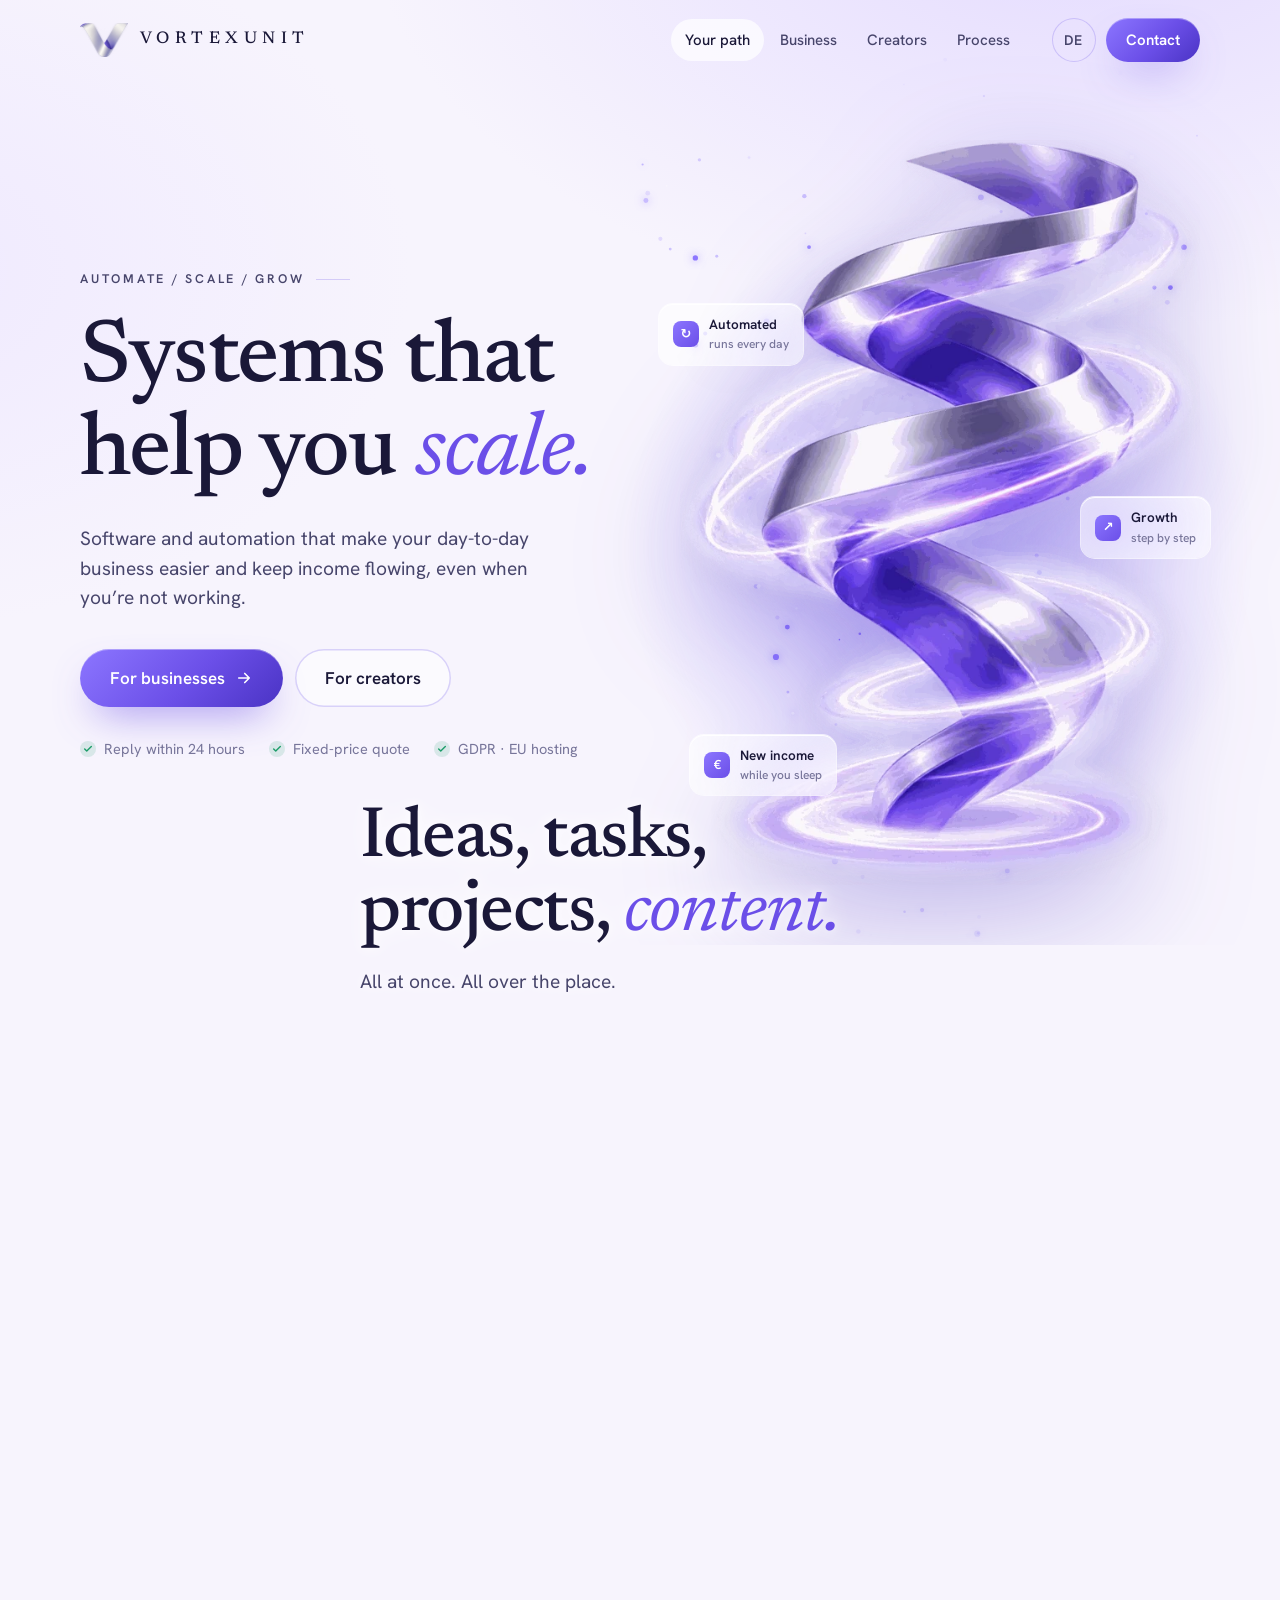
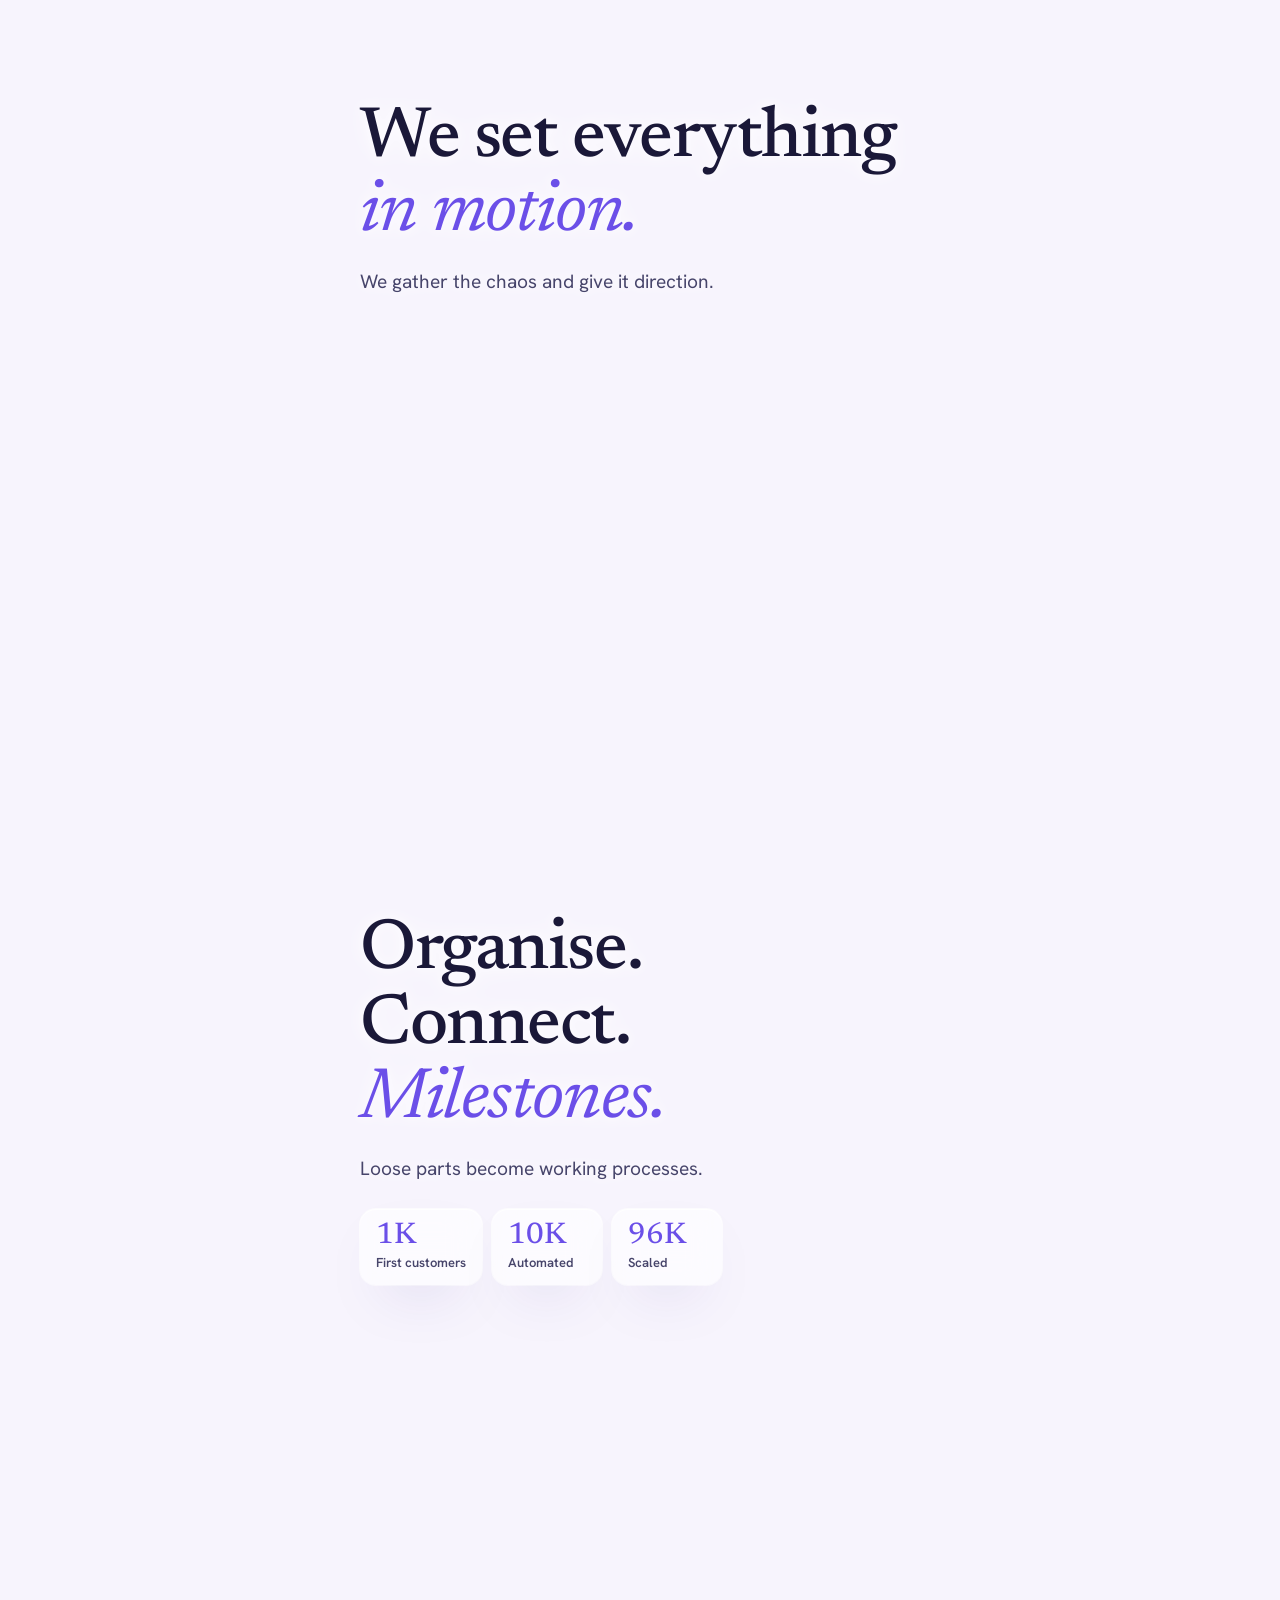
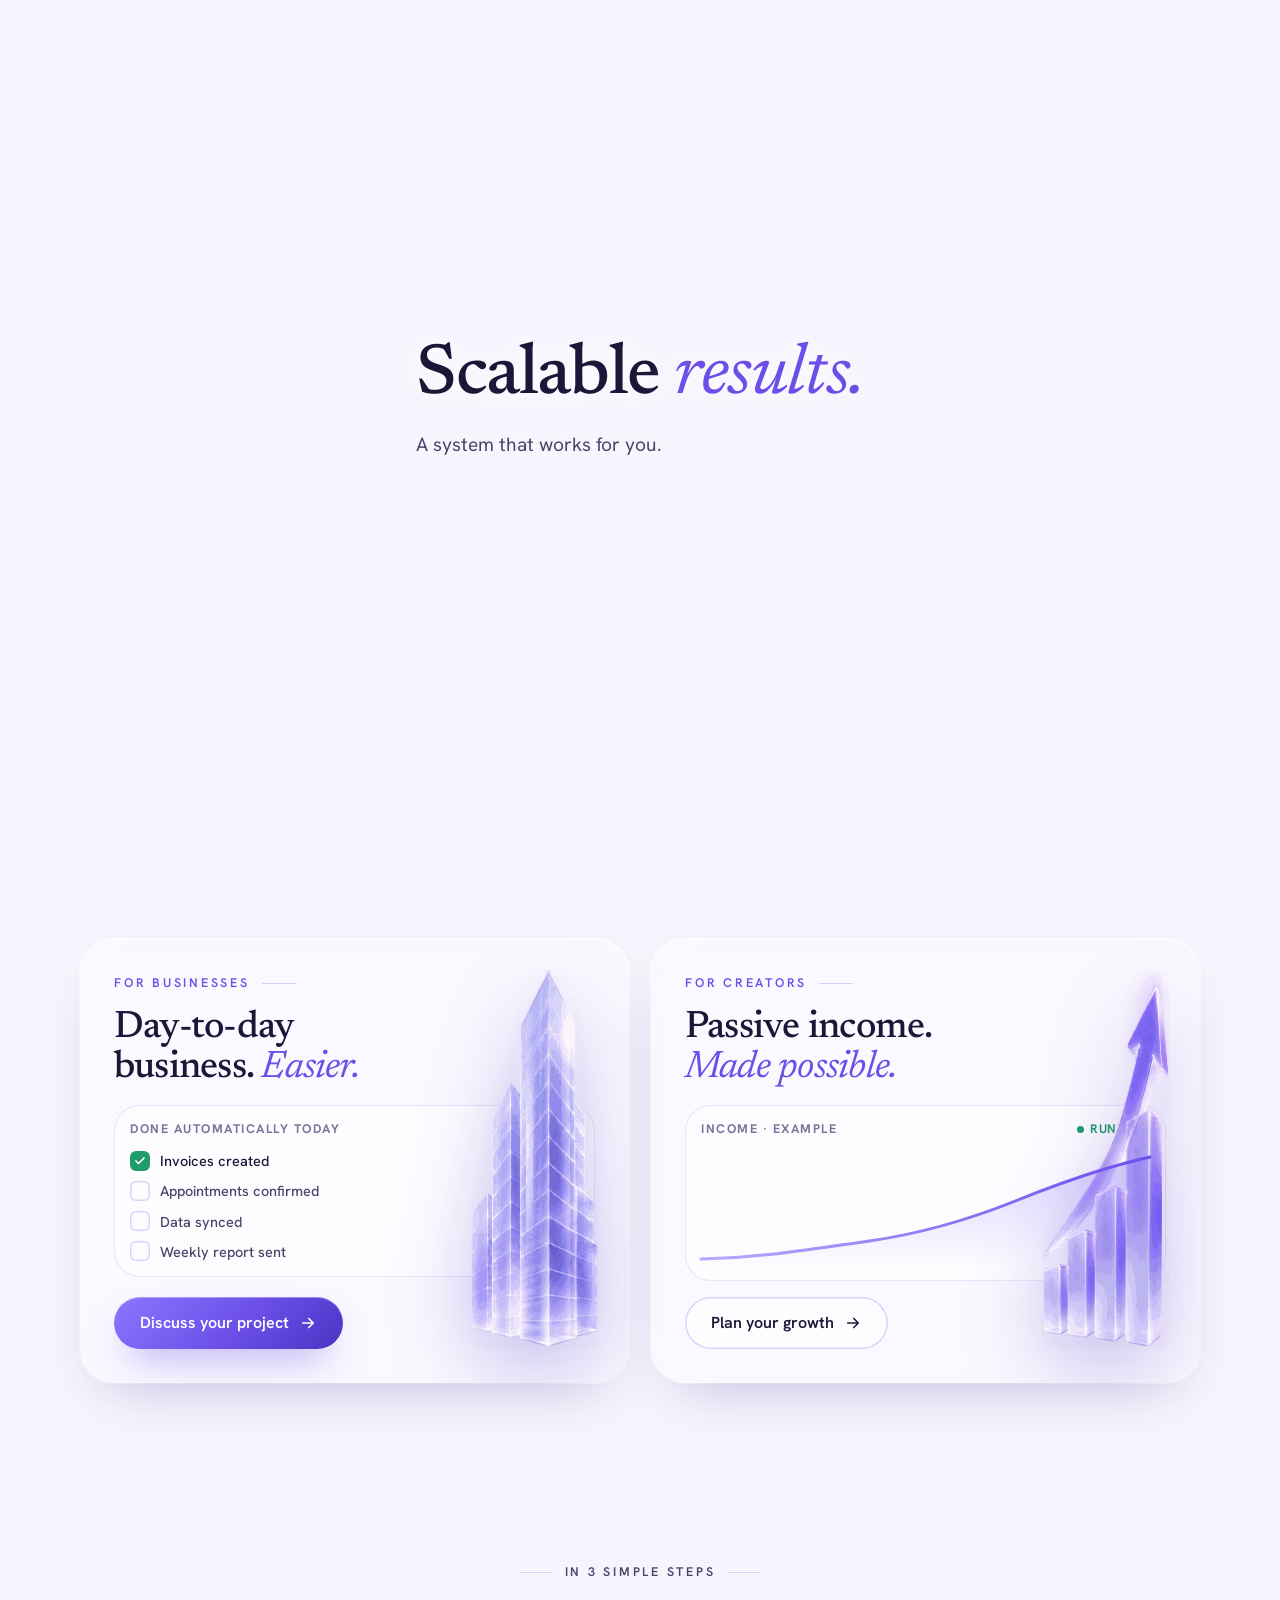
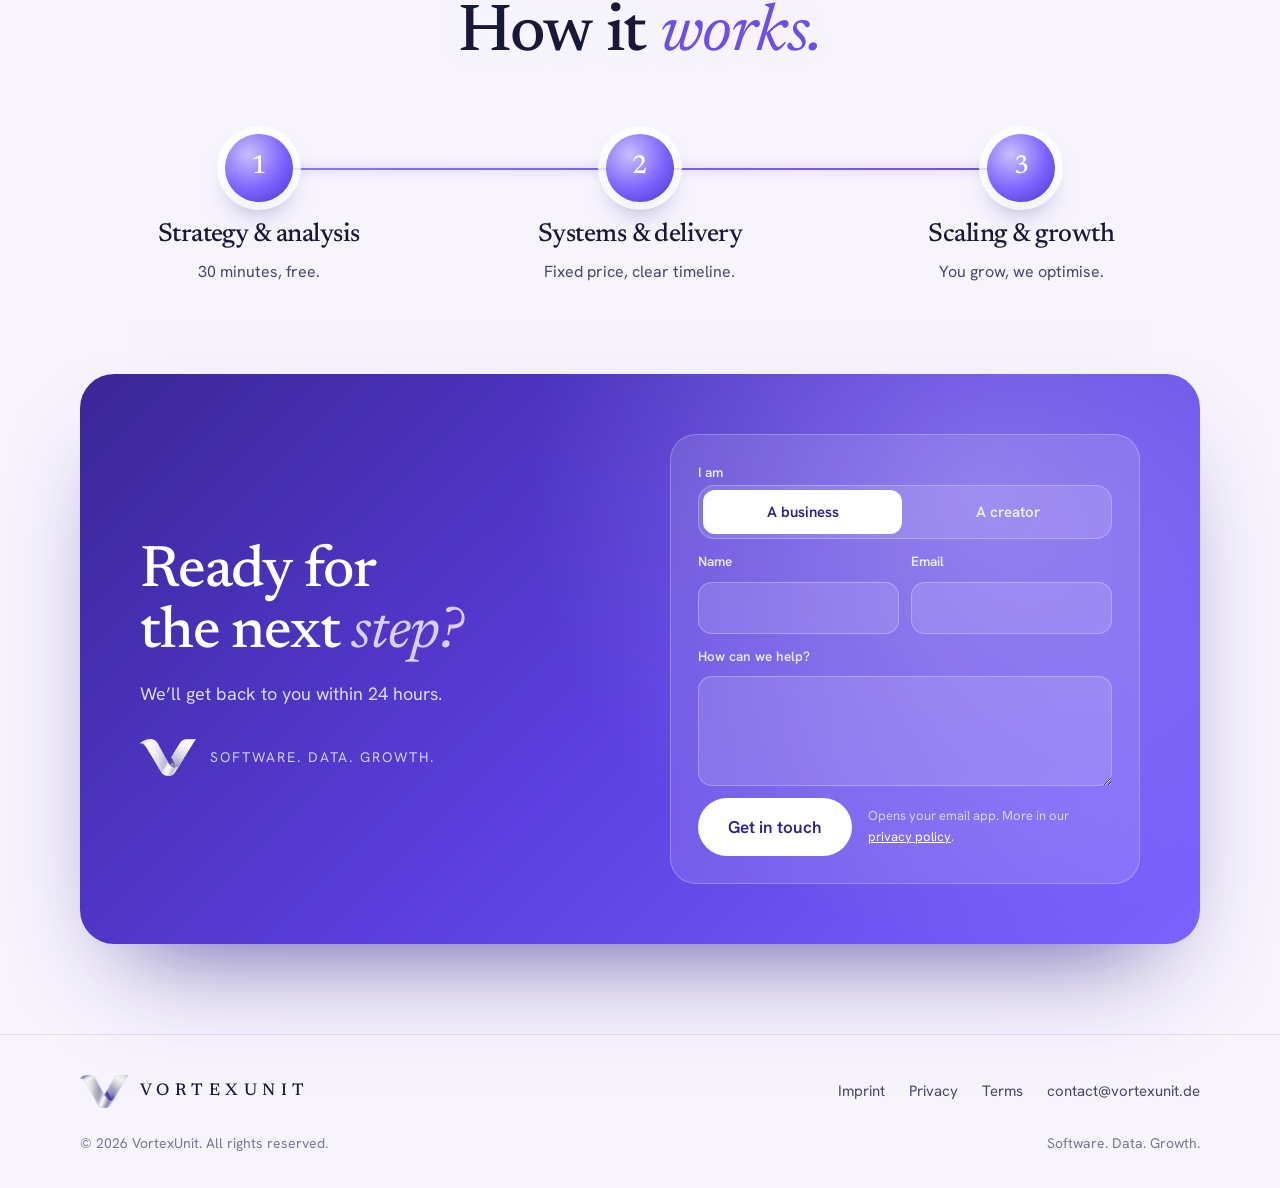
==== en/index.html @ 1455a5a1 "Add an English version of the site with a DE/EN switch The site now speaks English under /en/: home " ====
<!DOCTYPE html>
<html lang="en">
<head>
  <meta charset="UTF-8" />
  <meta name="viewport" content="width=device-width, initial-scale=1.0" />
  <title>VortexUnit — Systems that help businesses and creators scale</title>
  <meta name="description" content="VortexUnit builds software and automation that make day-to-day business easier and passive income possible – for businesses and creators. Book a free first call." />
  <meta name="theme-color" content="#F7F4FD" />
  <link rel="canonical" href="https://vortexunit.de/en/" />
  <link rel="alternate" hreflang="de" href="https://vortexunit.de/" />
  <link rel="alternate" hreflang="en" href="https://vortexunit.de/en/" />
  <link rel="alternate" hreflang="x-default" href="https://vortexunit.de/" />
  <link rel="icon" href="../assets/img/favicon-64.png" type="image/png" />
  <link rel="apple-touch-icon" href="../assets/img/apple-touch-icon.png" />
  <link rel="manifest" href="../site.webmanifest" />
  <link rel="preload" href="../assets/fonts/newsreader-500.woff2" as="font" type="font/woff2" crossorigin />
  <link rel="preload" href="../assets/img/hf/hero.webp" as="image" />
  <meta property="og:type" content="website" />
  <meta property="og:site_name" content="VortexUnit" />
  <meta property="og:title" content="VortexUnit — Systems that help you scale" />
  <meta property="og:description" content="Software and automation for businesses and creators. Software. Data. Growth." />
  <meta property="og:url" content="https://vortexunit.de/en/" />
  <meta property="og:locale" content="en_GB" />
  <meta property="og:image" content="https://vortexunit.de/assets/img/og-cover.png" />
  <meta property="og:image:width" content="1200" />
  <meta property="og:image:height" content="630" />
  <meta name="twitter:card" content="summary_large_image" />
  <link rel="stylesheet" href="../assets/css/style.css" />
  <script>document.documentElement.classList.add("js");</script>
  <script type="application/ld+json">
  {
    "@context": "https://schema.org",
    "@type": "ProfessionalService",
    "name": "VortexUnit",
    "slogan": "Software. Data. Growth.",
    "url": "https://vortexunit.de/en/",
    "description": "Software and automation for businesses and creators.",
    "logo": "https://vortexunit.de/assets/img/icon-512.png",
    "email": "contact@vortexunit.de",
    "address": { "@type": "PostalAddress", "postalCode": "1220", "addressLocality": "Vienna", "addressCountry": "AT" },
    "areaServed": ["AT", "DE", "CH"]
  }
  </script>
</head>
<body>
  <a class="skip" href="#main">Skip to content</a>

  <!-- Background film: hidden on the hero, plays in full through the four scenes, then gives way to the offer -->
  <div class="bgfilm" aria-hidden="true">
    <canvas id="film"></canvas>
    <div class="veil"></div>
  </div>

  <header class="site-header">
    <div class="container nav">
      <a href="#top" class="brand" aria-label="VortexUnit — back to top">
        <img src="../assets/img/hf/mark.webp" width="48" height="33" alt="" />
        <span>VortexUnit</span>
      </a>
      <nav class="nav-links" aria-label="Main navigation">
        <a href="#journey">Your path</a>
        <a href="#business">Business</a>
        <a href="#creators">Creators</a>
        <a href="#process">Process</a>
      </nav>
      <div class="nav-cta">
        <a class="lang" href="../" hreflang="de" lang="de" aria-label="Deutsche Version">DE</a>
        <a href="#contact" class="btn btn-primary">Contact</a>
        <button class="nav-toggle" type="button" aria-label="Open menu" aria-expanded="false" aria-controls="mobile-menu"><span></span></button>
      </div>
    </div>
  </header>
  <nav class="mobile-menu" id="mobile-menu" aria-label="Mobile navigation">
    <a href="#journey">Your path</a>
    <a href="#business">For businesses</a>
    <a href="#creators">For creators</a>
    <a href="#process">Process</a>
    <a href="../" hreflang="de" lang="de">Deutsch</a>
    <a href="#contact" class="btn btn-primary btn-block">Contact</a>
  </nav>

  <main id="main">
    <!-- HERO -->
    <section class="hero" id="top">
      <canvas class="swirl" id="swirl" aria-hidden="true"></canvas>
      <div class="container hero-grid">
        <div>
          <span class="label reveal">Automate / Scale / Grow</span>
          <h1 class="reveal d1">Systems that help you <em class="s">scale.</em></h1>
          <p class="sub reveal d2">Software and automation that make your day-to-day business easier and keep income flowing, even when you’re not working.</p>
          <div class="paths reveal d3">
            <a href="#business" class="btn btn-primary btn-lg">For businesses
              <svg viewBox="0 0 24 24" fill="none" stroke="currentColor" stroke-width="2.2" stroke-linecap="round" stroke-linejoin="round" aria-hidden="true"><path d="M5 12h14M13 6l6 6-6 6"/></svg></a>
            <a href="#creators" class="btn btn-ghost btn-lg">For creators</a>
          </div>
          <ul class="trust reveal d3">
            <li>Reply within 24 hours</li>
            <li>Fixed-price quote</li>
            <li>GDPR · EU hosting</li>
          </ul>
        </div>
        <div class="spiral" aria-hidden="true">
          <img src="../assets/img/hf/hero.webp" width="620" height="888" alt="" />
          <span class="chip glass c1"><i>↻</i><span>Automated<small>runs every day</small></span></span>
          <span class="chip glass c2"><i>↗</i><span>Growth<small>step by step</small></span></span>
          <span class="chip glass c3"><i>€</i><span>New income<small>while you sleep</small></span></span>
        </div>
      </div>
    </section>


    <!-- SCENE 0: the background film shows clearly here -->
    <section class="scene" id="journey" data-scene="0" aria-label="01 · Chaos">
      <div class="container">
        <div class="scene-copy scene-intro">
          <h2>Ideas, tasks, projects, <em class="s">content.</em></h2>
          <p>All at once. All over the place.</p>
        </div>
      </div>
    </section>


    <!-- SCENE 1: the background film shows clearly here -->
    <section class="scene" data-scene="1" aria-label="02 · Vortex">
      <div class="container">
        <div class="scene-copy reveal">
          <h2>We set everything <em class="s">in motion.</em></h2>
          <p>We gather the chaos and give it direction.</p>
        </div>
      </div>
    </section>


    <!-- SCENE 2: the background film shows clearly here -->
    <section class="scene" data-scene="2" aria-label="03 · Milestones">
      <div class="container">
        <div class="scene-copy reveal">
          <h2>Organise. Connect. <em class="s">Milestones.</em></h2>
          <p>Loose parts become working processes.</p>
          <div class="counters" data-milestones>
            <span class="glass"><b data-count="1000">0</b>First customers</span>
            <span class="glass"><b data-count="10000">0</b>Automated</span>
            <span class="glass"><b data-count="100000">0</b>Scaled</span>
          </div>
        </div>
      </div>
    </section>

    <!-- SCENE 3: the background film shows clearly here -->
    <section class="scene" data-scene="3" aria-label="04 · Result">
      <div class="container">
        <div class="scene-copy reveal">
          <h2>Scalable <em class="s">results.</em></h2>
          <p>A system that works for you.</p>
        </div>
      </div>
    </section>

    <!-- AUDIENCES: the film has finished, the offer takes over -->
    <section class="section" id="angebot">
      <div class="container duo">
        <article class="aud glass reveal" id="business">
          <img class="art" src="../assets/img/hf/glass-business.webp" width="292" height="380" alt="" loading="lazy" />
          <span class="label">For businesses</span>
          <h3>Day-to-day business. <em class="s">Easier.</em></h3>
                    <div class="live" aria-label="Example: tasks done automatically">
            <div class="live-h"><span>Done automatically today</span><b>Live</b></div>
            <ul class="tasks" data-tasks>
              <li><i><svg viewBox="0 0 24 24" fill="none" stroke="currentColor" stroke-width="3.4" stroke-linecap="round" stroke-linejoin="round"><path d="M20 6 9 17l-5-5"/></svg></i>Invoices created<em>06:00</em></li>
              <li><i><svg viewBox="0 0 24 24" fill="none" stroke="currentColor" stroke-width="3.4" stroke-linecap="round" stroke-linejoin="round"><path d="M20 6 9 17l-5-5"/></svg></i>Appointments confirmed<em>08:15</em></li>
              <li><i><svg viewBox="0 0 24 24" fill="none" stroke="currentColor" stroke-width="3.4" stroke-linecap="round" stroke-linejoin="round"><path d="M20 6 9 17l-5-5"/></svg></i>Data synced<em>11:30</em></li>
              <li><i><svg viewBox="0 0 24 24" fill="none" stroke="currentColor" stroke-width="3.4" stroke-linecap="round" stroke-linejoin="round"><path d="M20 6 9 17l-5-5"/></svg></i>Weekly report sent<em>17:00</em></li>
            </ul>
          </div>
          <a href="#contact" class="btn btn-primary" data-audience="Business">Discuss your project
            <svg viewBox="0 0 24 24" fill="none" stroke="currentColor" stroke-width="2.2" stroke-linecap="round" stroke-linejoin="round" aria-hidden="true"><path d="M5 12h14M13 6l6 6-6 6"/></svg></a>
        </article>

        <article class="aud glass reveal d1" id="creators">
          <img class="art" src="../assets/img/hf/glass-growth.webp" width="277" height="380" alt="" loading="lazy" />
          <span class="label">For creators</span>
          <h3>Passive income. <em class="s">Made possible.</em></h3>
                    <div class="live" aria-label="Example: income growing over time">
            <div class="live-h"><span>Income · example</span><b>Running</b></div>
            <div class="income" data-income>
              <svg viewBox="0 0 400 118" preserveAspectRatio="none" aria-hidden="true">
                <defs>
                  <linearGradient id="incomeG" x1="0" x2="1"><stop offset="0" stop-color="#B9A9FF"/><stop offset="1" stop-color="#6B4FE8"/></linearGradient>
                  <linearGradient id="incomeA" x1="0" x2="0" y1="0" y2="1"><stop offset="0" stop-color="#8C76FF" stop-opacity=".3"/><stop offset="1" stop-color="#8C76FF" stop-opacity="0"/></linearGradient>
                </defs>
                <path class="area" d="M0 110 C 60 108, 100 100, 150 92 S 240 70, 280 52 S 360 18, 400 8 L400 118 L0 118Z"/>
                <path class="line" d="M0 110 C 60 108, 100 100, 150 92 S 240 70, 280 52 S 360 18, 400 8"/>
              </svg>
              <span class="toast" style="top:0" data-toast>+ New membership <b>€</b></span>
            </div>
          </div>
          <a href="#contact" class="btn btn-ghost" data-audience="Creator">Plan your growth
            <svg viewBox="0 0 24 24" fill="none" stroke="currentColor" stroke-width="2.2" stroke-linecap="round" stroke-linejoin="round" aria-hidden="true"><path d="M5 12h14M13 6l6 6-6 6"/></svg></a>
        </article>
      </div>
    </section>


    <!-- PROCESS -->
    <section class="section" id="process">
      <div class="container">
        <div class="head center reveal">
          <span class="label">In 3 simple steps</span>
          <h2>How it <em class="s">works.</em></h2>
        </div>
        <ol class="steps" data-steps>
          <li class="step reveal"><span class="n">1</span><h3>Strategy &amp; analysis</h3><p>30 minutes, free.</p></li>
          <li class="step reveal d1"><span class="n">2</span><h3>Systems &amp; delivery</h3><p>Fixed price, clear timeline.</p></li>
          <li class="step reveal d2"><span class="n">3</span><h3>Scaling &amp; growth</h3><p>You grow, we optimise.</p></li>
        </ol>
      </div>
    </section>

    <!-- CONTACT -->
    <section class="section" id="contact" style="padding-top:0">
      <div class="container">
        <div class="contact reveal">
          <div>
            <h2>Ready for the next <em class="s">step?</em></h2>
            <p class="lead">We’ll get back to you within 24 hours.</p>
            <div class="brandline"><img src="../assets/img/hf/mark-white.webp" width="56" height="38" alt="" />SOFTWARE. DATA. GROWTH.</div>
          </div>
          <form class="form" data-contact-form data-mailto="contact@vortexunit.de" novalidate>
            <fieldset class="field full">
              <legend>I am</legend>
              <div class="seg">
                <label><input type="radio" name="audience" value="Business" checked /><span>A business</span></label>
                <label><input type="radio" name="audience" value="Creator" /><span>A creator</span></label>
              </div>
            </fieldset>
            <div class="field"><label for="f-name">Name</label><input id="f-name" name="name" type="text" autocomplete="name" required /></div>
            <div class="field"><label for="f-email">Email</label><input id="f-email" name="email" type="email" autocomplete="email" required /></div>
            <div class="field full"><label for="f-msg">How can we help?</label><textarea id="f-msg" name="message" required></textarea></div>
            <div class="full form-foot">
              <button type="submit" class="btn btn-white btn-lg">Get in touch</button>
              <small>Opens your email app. More in our <a href="privacy.html">privacy policy</a>.</small>
            </div>
            <p class="form-status full" data-form-status role="status"></p>
          </form>
        </div>
      </div>
    </section>
  </main>

  <footer class="site-footer" style="margin-top:0">
    <div class="container">
      <div class="footer-row">
        <a href="#top" class="brand"><img src="../assets/img/hf/mark.webp" width="48" height="33" alt="" /><span>VortexUnit</span></a>
        <nav class="footer-links" aria-label="Legal">
          <a href="imprint.html">Imprint</a><a href="privacy.html">Privacy</a><a href="terms.html">Terms</a><a href="mailto:contact@vortexunit.de">contact@vortexunit.de</a>
        </nav>
      </div>
      <div class="footer-bottom"><p>© <span data-year>2026</span> VortexUnit. All rights reserved.</p><p>Software. Data. Growth.</p></div>
    </div>
  </footer>

  <script src="../assets/js/main.js" defer></script>
</body>
</html>
---- assets/css/style.css ----
/* VortexUnit — design system "Pearl".
   Built from the Higgsfield identity and page concept: luminous pearl-lavender
   ground, glass cards, platinum-violet ribbon imagery, serif headlines.
   Fonts are self-hosted (assets/fonts, SIL OFL) — no request leaves the site. */

@font-face{font-family:"Hanken Grotesk";font-style:normal;font-weight:400;font-display:swap;src:url("../fonts/hanken-grotesk-400.woff2") format("woff2")}
@font-face{font-family:"Hanken Grotesk";font-style:normal;font-weight:500;font-display:swap;src:url("../fonts/hanken-grotesk-500.woff2") format("woff2")}
@font-face{font-family:"Hanken Grotesk";font-style:normal;font-weight:600;font-display:swap;src:url("../fonts/hanken-grotesk-600.woff2") format("woff2")}
@font-face{font-family:"Hanken Grotesk";font-style:normal;font-weight:700;font-display:swap;src:url("../fonts/hanken-grotesk-700.woff2") format("woff2")}
@font-face{font-family:"Newsreader";font-style:normal;font-weight:500;font-display:swap;src:url("../fonts/newsreader-500.woff2") format("woff2")}
@font-face{font-family:"Newsreader";font-style:italic;font-weight:400;font-display:swap;src:url("../fonts/newsreader-400-italic.woff2") format("woff2")}

:root{
  --bg:#F7F4FD; --bg-2:#EFEAFB; --bg-3:#E6DFFA;
  --glass:rgba(255,255,255,.62); --glass-2:rgba(255,255,255,.82);
  --ink:#1A1838; --ink-2:#47456B; --muted:#77759A;
  --line:rgba(107,79,232,.14); --line-2:rgba(107,79,232,.24);
  --violet:#6B4FE8; --violet-2:#8C76FF; --violet-3:#B9A9FF; --deep:#2E1F86; --deep-2:#4A33C4;
  --ok:#1F9D6B;
  --sans:"Hanken Grotesk",ui-sans-serif,system-ui,-apple-system,"Segoe UI",Roboto,Arial,sans-serif;
  --serif:"Newsreader",ui-serif,Georgia,"Times New Roman",serif;
  --r:18px; --r-lg:26px; --r-xl:34px;
  --shadow:0 1px 0 rgba(255,255,255,.9) inset,0 24px 60px -30px rgba(46,31,134,.35);
  --shadow-lg:0 1px 0 rgba(255,255,255,.9) inset,0 40px 90px -40px rgba(46,31,134,.45);
  --max:1200px; --gutter:clamp(18px,4vw,40px);
}

*,*::before,*::after{box-sizing:border-box}
html{scroll-behavior:smooth;-webkit-text-size-adjust:100%;
  background:radial-gradient(1200px 700px at 85% -10%,#E4DBFF 0%,transparent 60%),radial-gradient(900px 600px at -10% 30%,#EFE9FF 0%,transparent 60%),var(--bg);background-attachment:fixed}
@media (prefers-reduced-motion:reduce){html{scroll-behavior:auto}}
body{margin:0;color:var(--ink);font:400 17px/1.6 var(--sans);-webkit-font-smoothing:antialiased;overflow-x:clip;background:transparent}
img,svg,canvas{max-width:100%;display:block}
a{color:var(--violet)}
h1,h2,h3{margin:0;font-family:var(--serif);font-weight:500;line-height:1.04;letter-spacing:-.02em;text-wrap:balance;color:var(--ink)}
h4{margin:0}
em.s{font-family:var(--serif);font-style:italic;font-weight:400;color:var(--violet)}
p{margin:0}
::selection{background:var(--violet);color:#fff}
:focus-visible{outline:2.5px solid var(--violet);outline-offset:3px;border-radius:8px}
.container{max-width:var(--max);margin:0 auto;padding-inline:var(--gutter)}
.skip{position:absolute;left:12px;top:-60px;z-index:100;padding:10px 14px;border-radius:10px;background:var(--ink);color:#fff;text-decoration:none}
.skip:focus{top:12px}
.label{display:inline-flex;align-items:center;gap:12px;font-size:12.5px;font-weight:600;letter-spacing:.22em;text-transform:uppercase;color:var(--ink-2)}
.label::after{content:"";width:34px;height:1px;background:var(--line-2)}
.glass{background:var(--glass);backdrop-filter:blur(18px) saturate(1.3);-webkit-backdrop-filter:blur(18px) saturate(1.3);box-shadow:var(--shadow),0 0 0 1px rgba(255,255,255,.7)}

/* ---------- Buttons ---------- */
.btn{display:inline-flex;align-items:center;justify-content:center;gap:10px;min-height:52px;padding:0 26px;border-radius:999px;border:0;cursor:pointer;font:600 16px/1 var(--sans);text-decoration:none;white-space:nowrap;transition:transform .2s,box-shadow .25s,background-color .25s,color .25s}
.btn:active{transform:translateY(1px)}
.btn svg{width:18px;height:18px;flex:none;transition:transform .25s}
.btn:hover svg{transform:translateX(3px)}
.btn-primary{background:linear-gradient(135deg,var(--violet-2),var(--violet) 55%,var(--deep-2));color:#fff;box-shadow:0 18px 40px -16px rgba(107,79,232,.75),inset 0 1px 0 rgba(255,255,255,.35)}
.btn-primary:hover{box-shadow:0 22px 50px -14px rgba(107,79,232,.9),inset 0 1px 0 rgba(255,255,255,.35)}
.btn-ghost{background:rgba(255,255,255,.55);color:var(--ink);box-shadow:inset 0 0 0 1.5px var(--line-2)}
.btn-ghost:hover{background:#fff}
.btn-white{background:#fff;color:var(--deep)}
.btn-lg{min-height:58px;padding:0 30px;font-size:17px}
.btn-block{width:100%}

/* ---------- Header ---------- */
.site-header{position:fixed;inset:0 0 auto 0;z-index:50;transition:background-color .3s,box-shadow .3s,transform .35s cubic-bezier(.2,.8,.2,1)}
.site-header.hide{transform:translateY(-110%);box-shadow:none}
.site-header.scrolled{background:rgba(247,244,253,.78);backdrop-filter:saturate(1.4) blur(16px);-webkit-backdrop-filter:saturate(1.4) blur(16px);box-shadow:0 1px 0 var(--line)}
.nav{display:flex;align-items:center;gap:28px;height:80px}
.brand{display:inline-flex;align-items:center;gap:12px;color:var(--ink);text-decoration:none}
.brand img{width:48px;height:auto}
.brand span{font-family:var(--serif);font-weight:500;font-size:17px;letter-spacing:.32em;text-transform:uppercase}
.nav-links{display:flex;gap:2px;margin-left:auto}
.nav-links a{padding:9px 14px;border-radius:999px;color:var(--ink-2);text-decoration:none;font-weight:500;font-size:15px;transition:background-color .2s,color .2s}
.nav-links a:hover,.nav-links a.active{background:rgba(255,255,255,.7);color:var(--ink)}
.nav-cta{display:flex;align-items:center;gap:10px}
.nav-cta .btn{min-height:44px;padding:0 20px;font-size:15px}
.nav-toggle{display:none;width:44px;height:44px;border:0;border-radius:12px;background:rgba(255,255,255,.7);box-shadow:inset 0 0 0 1px var(--line-2);cursor:pointer;position:relative}
.nav-toggle span,.nav-toggle span::before,.nav-toggle span::after{position:absolute;left:12px;right:12px;height:2px;border-radius:2px;background:var(--ink);content:"";transition:transform .25s,top .25s,background-color .2s}
.nav-toggle span{top:21px}
.nav-toggle span::before{left:0;right:0;top:-6px}
.nav-toggle span::after{left:0;right:0;top:6px}
.nav-open .nav-toggle span{background:transparent}
.nav-open .nav-toggle span::before{top:0;transform:rotate(45deg)}
.nav-open .nav-toggle span::after{top:0;transform:rotate(-45deg)}
.mobile-menu{display:none}
@media (max-width:920px){
  .nav-links{display:none}
  .nav-cta{margin-left:auto}
  .nav-cta .btn{display:none}
  .nav-toggle{display:block}
  .brand span{font-size:15px;letter-spacing:.24em}
  .mobile-menu{position:fixed;inset:80px 0 auto 0;z-index:49;display:flex;flex-direction:column;gap:2px;padding:10px var(--gutter) 24px;background:rgba(247,244,253,.97);box-shadow:0 20px 40px -20px rgba(46,31,134,.3);transform:translateY(-8px);opacity:0;visibility:hidden;transition:opacity .2s,transform .2s,visibility .2s}
  .mobile-menu a{padding:14px 2px;border-bottom:1px solid var(--line);color:var(--ink);text-decoration:none;font-weight:600;font-size:18px}
  .mobile-menu a.btn{margin-top:14px;border:0;padding:0 22px;color:#fff}
  .nav-open .mobile-menu{opacity:1;visibility:visible;transform:none}
}

/* ---------- Hero ---------- */
.hero{position:relative;isolation:isolate;padding-block:140px 60px;overflow:hidden}
.hero canvas.swirl{position:absolute;z-index:-1;inset:0;width:100%;height:100%;pointer-events:none}
.hero{--exit:0}
.hero-grid{display:grid;grid-template-columns:minmax(0,1.05fr) minmax(0,.95fr);gap:24px;align-items:center;
  opacity:calc(1 - var(--exit) * 1.15);transform:translateY(calc(var(--exit) * -70px));will-change:opacity,transform}
.hero h1{font-size:clamp(48px,7vw,96px);margin-top:22px}
.hero .sub{margin-top:24px;max-width:46ch;font-size:clamp(17.5px,1.5vw,20px);line-height:1.55;color:var(--ink-2)}
.paths{display:flex;flex-wrap:wrap;gap:12px;margin-top:36px}
.trust{display:flex;flex-wrap:wrap;gap:8px 24px;margin:30px 0 0;padding:0;list-style:none;font-size:14.5px;color:var(--muted)}
.trust li{display:flex;align-items:center;gap:8px}
.trust li::before{content:"";width:16px;height:16px;border-radius:50%;background:rgba(31,157,107,.14) url("data:image/svg+xml,%3Csvg xmlns='http://www.w3.org/2000/svg' viewBox='0 0 24 24' fill='none' stroke='%231F9D6B' stroke-width='3.4' stroke-linecap='round' stroke-linejoin='round'%3E%3Cpath d='M20 6 9 17l-5-5'/%3E%3C/svg%3E") center/10px no-repeat}
.spiral{position:relative;justify-self:center;width:min(520px,100%);aspect-ratio:620/888;
  opacity:calc(1 - var(--exit) * 1.5);transform:scale(calc(1 + var(--exit) * .28));filter:blur(calc(var(--exit) * 14px));
  animation:spiralIn 1.1s .25s cubic-bezier(.2,.8,.2,1) backwards}
@keyframes spiralIn{from{opacity:0;transform:translateY(30px) scale(.96)}}
.spiral img{position:absolute;inset:0;width:100%;height:100%;object-fit:contain;filter:drop-shadow(0 40px 60px rgba(74,51,196,.35));animation:float 7s ease-in-out infinite}
.spiral::before{content:"";position:absolute;inset:10% -10% 0;background:radial-gradient(closest-side,rgba(140,118,255,.45),transparent);filter:blur(10px);z-index:-1;animation:breathe 7s ease-in-out infinite}
@keyframes float{0%,100%{transform:translateY(0) rotate(-1deg)}50%{transform:translateY(-18px) rotate(1.2deg)}}
@keyframes breathe{0%,100%{opacity:.7;transform:scale(1)}50%{opacity:1;transform:scale(1.06)}}
.chip{position:absolute;display:inline-flex;align-items:center;gap:10px;padding:10px 14px;border-radius:14px;font-size:13.5px;font-weight:600;color:var(--ink);white-space:nowrap;animation:bob 6s ease-in-out infinite}
.chip i{display:grid;place-items:center;width:26px;height:26px;border-radius:8px;background:linear-gradient(135deg,var(--violet-2),var(--violet));color:#fff;font-style:normal;font-size:13px}
.chip small{display:block;font-weight:500;color:var(--muted);font-size:12px}
.chip.c1{left:-4%;top:22%} .chip.c2{right:-2%;top:48%;animation-delay:-2s} .chip.c3{left:2%;bottom:12%;animation-delay:-4s}
@keyframes bob{0%,100%{transform:translateY(0)}50%{transform:translateY(-10px)}}
@media (max-width:980px){.hero-grid{grid-template-columns:minmax(0,1fr)}.spiral{width:min(380px,80%);margin-top:20px}.chip.c1{left:-12%}.chip.c2{right:-14%}}
@media (max-width:560px){.hero .label::after{display:none}.chip{font-size:12.5px;padding:8px 11px}.chip.c1{left:-8%}.chip.c2{right:-8%}.chip.c3{display:none}}

/* ---------- Background film (fixed, scroll-scrubbed) ---------- */
.bgfilm{position:fixed;inset:0;z-index:-1;opacity:0;pointer-events:none;will-change:opacity}
.bgfilm canvas{position:absolute;inset:0;width:100%;height:100%}
.bgfilm .veil{position:absolute;inset:0;background:rgba(247,244,253,.45);will-change:opacity}
.scene{min-height:100vh;display:flex;align-items:center;scroll-margin-top:0}
.hero + .scene{margin-top:-55vh}
.scene-intro{opacity:var(--intro,0);transform:translateY(calc((1 - var(--intro,0)) * 24px))}  /* the chaos scene starts while the hero is still dissolving */
@media (max-width:760px){.hero + .scene{margin-top:-95vh}}
.scene-copy{max-width:560px;display:flex;flex-direction:column;gap:16px;text-shadow:0 0 28px rgba(255,255,255,.95),0 0 10px rgba(255,255,255,.8)}
.scene-copy h2{font-size:clamp(40px,5.6vw,76px)}
.scene-copy p{font-size:clamp(17px,1.5vw,20px);color:var(--ink-2);max-width:36ch}
@media (max-width:760px){.scene{min-height:100vh;align-items:flex-end;padding-bottom:14vh}}
.counters{display:flex;flex-wrap:wrap;gap:10px;margin-top:8px;text-shadow:none}
.counters span{display:flex;flex-direction:column;gap:2px;padding:12px 16px;border-radius:16px;font-size:13px;font-weight:600;color:var(--ink-2);min-width:110px}
.counters b{font-family:var(--serif);font-weight:500;font-size:30px;line-height:1;color:var(--violet);font-variant-numeric:tabular-nums}

/* ---------- Sections ---------- */
.section{padding-block:clamp(56px,7vw,96px)}
.head{display:flex;flex-direction:column;gap:18px;max-width:780px;margin-bottom:clamp(36px,5vw,64px)}
.head.center{margin-inline:auto;text-align:center;align-items:center}
.head.center .label::before{content:"";width:34px;height:1px;background:var(--line-2)}
.head h2{font-size:clamp(38px,5.2vw,68px)}
.head p{font-size:clamp(17px,1.4vw,19.5px);color:var(--ink-2);max-width:56ch}
.head h2,.head p,.head .label{text-shadow:0 0 24px rgba(247,244,253,.9)}

/* audience cards */
.duo{display:grid;grid-template-columns:repeat(2,minmax(0,1fr));gap:22px}
.aud{position:relative;overflow:hidden;border-radius:var(--r-xl);padding:clamp(22px,2.8vw,34px);display:flex;flex-direction:column;gap:16px;scroll-margin-top:100px}
.aud.glass{background:rgba(255,255,255,.4)}
.aud .label{color:var(--violet)}
.aud h3{font-size:clamp(30px,3vw,42px);max-width:11ch}
.aud > p{color:var(--ink-2);max-width:36ch}
.aud .art{position:absolute;right:clamp(10px,2.4vw,30px);top:clamp(16px,2.4vw,30px);width:clamp(90px,10vw,140px);filter:drop-shadow(0 26px 40px rgba(74,51,196,.3));animation:float 8s ease-in-out infinite}
.live{border-radius:var(--r-lg);background:rgba(255,255,255,.55);box-shadow:inset 0 0 0 1px var(--line);padding:14px 16px;min-height:130px}
.live-h{display:flex;justify-content:space-between;align-items:center;font-size:12.5px;font-weight:700;letter-spacing:.12em;text-transform:uppercase;color:var(--muted);margin-bottom:10px}
.live-h b{display:inline-flex;align-items:center;gap:6px;color:var(--ok);letter-spacing:.06em}
.live-h b::before{content:"";width:7px;height:7px;border-radius:50%;background:currentColor;animation:blink 1.6s infinite}
@keyframes blink{50%{opacity:.25}}
.tasks{list-style:none;margin:0;padding:0;display:grid;gap:7px}
.tasks li{display:flex;align-items:center;gap:10px;font-size:14.5px;font-weight:500;color:var(--ink-2)}
.tasks li i{width:20px;height:20px;border-radius:6px;box-shadow:inset 0 0 0 1.5px var(--line-2);display:grid;place-items:center;transition:all .3s}
.tasks li i svg{width:12px;height:12px;color:#fff;opacity:0}
.tasks li.done{color:var(--ink)}
.tasks li.done i{background:var(--ok);box-shadow:none}
.tasks li.done i svg{opacity:1}
.tasks li em{margin-left:auto;font-style:normal;font-size:12.5px;color:var(--muted)}
.income{position:relative;height:118px}
.income svg{position:absolute;inset:0;width:100%;height:100%;overflow:visible}
.income .line{fill:none;stroke:url(#incomeG);stroke-width:3;stroke-linecap:round;stroke-dasharray:600;stroke-dashoffset:600}
.income .area{fill:url(#incomeA);opacity:0;transition:opacity 1s 1s}
.income.in .line{animation:drawLine 2.2s cubic-bezier(.4,0,.2,1) forwards}
.income.in .area{opacity:1}
@keyframes drawLine{to{stroke-dashoffset:0}}
.toast{position:absolute;right:0;display:inline-flex;align-items:center;gap:8px;padding:7px 11px;border-radius:12px;background:#fff;box-shadow:0 10px 24px -14px rgba(46,31,134,.5);font-size:12.5px;font-weight:600;opacity:0;transform:translateY(10px)}
.toast b{color:var(--ok)}
.toast.show{animation:toast 3.2s ease forwards}
@keyframes toast{0%{opacity:0;transform:translateY(10px)}12%,80%{opacity:1;transform:none}100%{opacity:0;transform:translateY(-12px)}}
.aud .btn{align-self:flex-start;margin-top:auto}
@media (max-width:980px){.duo{grid-template-columns:minmax(0,1fr)}}
@media (max-width:520px){.aud .art{width:80px;opacity:.9}.aud h3{max-width:none;padding-right:80px}}

/* steps */
.steps{position:relative;list-style:none;margin:0;padding:0;display:grid;grid-template-columns:repeat(3,minmax(0,1fr));gap:24px;text-align:center}
.steps::before{content:"";position:absolute;left:16.6%;right:16.6%;top:34px;height:2px;background:var(--line-2)}
.steps::after{content:"";position:absolute;left:16.6%;top:34px;height:2px;width:0;background:linear-gradient(90deg,var(--violet-2),var(--violet));box-shadow:0 0 12px rgba(107,79,232,.6);transition:width 1.8s cubic-bezier(.4,0,.2,1)}
.steps.in::after{width:66.8%}
.step{position:relative;display:flex;flex-direction:column;align-items:center;gap:10px;padding:0 10px}
.step .n{display:grid;place-items:center;width:68px;height:68px;border-radius:50%;font-family:var(--serif);font-size:26px;color:#fff;background:radial-gradient(circle at 35% 30%,#C9BEFF,#7C63FF 55%,#4A33C4);box-shadow:0 0 0 8px rgba(255,255,255,.8),0 16px 30px -12px rgba(46,31,134,.6);position:relative;z-index:1}
.step h3{font-size:26px;margin-top:10px}
.step p{color:var(--ink-2);font-size:16px;max-width:30ch}
@media (max-width:820px){.steps{grid-template-columns:minmax(0,1fr);gap:34px}.steps::before,.steps::after{display:none}}

/* contact */
.contact{position:relative;isolation:isolate;overflow:hidden;border-radius:var(--r-xl);padding:clamp(26px,5vw,60px);color:#fff;background:linear-gradient(135deg,#3A2697 0%,#5B3FE0 52%,#7C63FF 100%);display:grid;grid-template-columns:minmax(0,1fr) minmax(0,1fr);gap:clamp(30px,5vw,60px);align-items:center;box-shadow:0 50px 100px -50px rgba(46,31,134,.8)}
.contact::before{content:"";position:absolute;z-index:-1;right:-20%;top:-60%;width:80%;height:160%;background:radial-gradient(closest-side,rgba(255,255,255,.22),transparent);animation:breathe 9s ease-in-out infinite}
.contact h2{color:#fff;font-size:clamp(38px,4.6vw,62px)}
.contact h2 em.s{color:#D9D0FF}
.contact .lead{margin-top:16px;color:rgba(255,255,255,.82);font-size:18px;max-width:38ch}
.contact .brandline{display:flex;align-items:center;gap:14px;margin-top:30px;color:rgba(255,255,255,.75);font-size:14px;letter-spacing:.14em}
.contact .brandline img{width:56px;height:auto}
.form{display:grid;grid-template-columns:1fr 1fr;gap:12px;padding:clamp(18px,2.6vw,28px);border-radius:var(--r-lg);background:rgba(255,255,255,.12);box-shadow:inset 0 0 0 1px rgba(255,255,255,.25);backdrop-filter:blur(10px)}
.form .full{grid-column:1 / -1}
.field{display:flex;flex-direction:column;gap:7px;min-width:0;border:0;margin:0;padding:0}
.field label,.field legend{font-size:13.5px;font-weight:600;color:rgba(255,255,255,.85);padding:0;margin-bottom:2px}
.field input,.field textarea{width:100%;font:inherit;font-size:16px;color:#fff;background:rgba(255,255,255,.12);border:0;border-radius:14px;box-shadow:inset 0 0 0 1px rgba(255,255,255,.28);padding:13px 15px;transition:box-shadow .2s,background-color .2s}
.field textarea{min-height:110px;resize:vertical;line-height:1.5}
.field input::placeholder,.field textarea::placeholder{color:rgba(255,255,255,.55)}
.field input:focus,.field textarea:focus{outline:none;background:rgba(255,255,255,.18);box-shadow:inset 0 0 0 2px #fff}
.seg{display:grid;grid-template-columns:1fr 1fr;gap:6px;padding:5px;border-radius:16px;background:rgba(255,255,255,.12);box-shadow:inset 0 0 0 1px rgba(255,255,255,.25)}
.seg label{position:relative;margin:0;cursor:pointer}
.seg input{position:absolute;opacity:0;width:1px;height:1px}
.seg span{display:block;text-align:center;padding:10px;border-radius:12px;font-weight:600;font-size:15px;color:rgba(255,255,255,.85);transition:background-color .2s,color .2s}
.seg input:checked + span{background:#fff;color:var(--deep)}
.seg input:focus-visible + span{outline:2px solid #fff;outline-offset:2px}
.form-foot{display:flex;flex-wrap:wrap;align-items:center;gap:10px 16px}
.form-foot small{color:rgba(255,255,255,.7);font-size:13px;max-width:30ch}
.form-foot small a{color:#fff}
.form-status{display:none;padding:12px 14px;border-radius:12px;background:rgba(255,255,255,.18);font-size:14.5px}
.form-status a{color:#fff;font-weight:600}
.form-copy{display:flex;flex-wrap:wrap;gap:8px;margin-top:10px}
.form-copy button{font:inherit;font-size:13.5px;color:#fff;background:rgba(255,255,255,.16);border:1px solid rgba(255,255,255,.4);border-radius:999px;padding:7px 14px;cursor:pointer}
.form-copy button:hover{background:rgba(255,255,255,.28)}
@media (max-width:900px){.contact{grid-template-columns:minmax(0,1fr)}}
@media (max-width:520px){.form{grid-template-columns:minmax(0,1fr)}}

/* ---------- Footer ---------- */
.site-footer{padding-block:40px 34px;margin-top:clamp(64px,8vw,110px);border-top:1px solid var(--line)}
.footer-row{display:flex;flex-wrap:wrap;justify-content:space-between;align-items:center;gap:22px}
.footer-links{display:flex;flex-wrap:wrap;gap:8px 24px}
.footer-links a{color:var(--ink-2);text-decoration:none;font-size:15px}
.footer-links a:hover{color:var(--violet)}
.footer-bottom{display:flex;flex-wrap:wrap;justify-content:space-between;gap:12px;margin-top:24px;color:var(--muted);font-size:14px}

/* ---------- Legal / text pages ---------- */
.page-head{position:relative;padding-block:150px 10px}
.page-head h1{font-size:clamp(42px,5.4vw,66px);margin-top:16px}
.page-head .lead{margin-top:14px;color:var(--ink-2);font-size:18px;max-width:60ch}
.eyebrow{font-size:12.5px;font-weight:600;letter-spacing:.22em;text-transform:uppercase;color:var(--violet)}
.page-head + .section{padding-top:40px}
.prose{max-width:780px;font-size:16.5px;color:var(--ink-2);background:var(--glass-2);border-radius:var(--r-lg);padding:clamp(22px,4vw,44px);box-shadow:var(--shadow),0 0 0 1px rgba(255,255,255,.8)}
.prose h2{font-size:28px;margin:40px 0 12px;scroll-margin-top:100px}
.prose h2:first-child{margin-top:0}
.prose h3{font-size:21px;margin:26px 0 8px}
.prose p,.prose ul,.prose ol{margin:0 0 14px}
.prose ul,.prose ol{padding-left:22px}
.prose li{margin:4px 0}
.prose strong{color:var(--ink)}
.toc{border-radius:var(--r);background:rgba(107,79,232,.06);box-shadow:inset 0 0 0 1px var(--line);padding:18px 22px;margin:8px 0 12px}
.toc ol{margin:8px 0 0}
.legal-note{display:flex;gap:12px;padding:16px 18px;border-radius:var(--r);background:#FFF6E3;box-shadow:inset 0 0 0 1px #F2D9A2;color:#6B4A0F;font-size:15px;margin-bottom:16px}
.legal-note svg{width:22px;height:22px;flex:none;margin-top:1px}
.ph{background:#FFE7A8;color:#5A3E00;padding:1px 5px;border-radius:5px}

/* ---------- 404 ---------- */
.notfound{min-height:100svh;display:grid;place-items:center;text-align:center;padding-block:80px}
.notfound img{width:min(320px,70vw);height:auto;margin:0 auto 26px}
.notfound h1{font-size:clamp(40px,6vw,72px)}
.notfound p{color:var(--ink-2);margin:14px auto 30px;max-width:44ch}
.notfound .paths{justify-content:center}

/* ---------- Reveal (only when JS runs; content is visible without it) ---------- */
.js .reveal{opacity:0;transform:translateY(22px);transition:opacity .9s ease,transform .9s cubic-bezier(.2,.8,.2,1)}
.js .reveal.in{opacity:1;transform:none}
.js .reveal.d1{transition-delay:.1s}.js .reveal.d2{transition-delay:.2s}.js .reveal.d3{transition-delay:.3s}
@media (prefers-reduced-motion:reduce){
  .js .reveal{opacity:1;transform:none;transition:none}
  .spiral,.spiral img,.spiral::before,.chip,.aud .art,.contact::before{animation:none}
}

/* Long German compounds (Datenschutzerklärung …) must wrap on phones */
.page-head h1,.prose h2,.prose h3{overflow-wrap:break-word;-webkit-hyphens:auto;hyphens:auto}

/* Language switch (DE/EN) and the courtesy-translation note on English legal pages */
.lang{display:inline-grid;place-items:center;min-width:44px;height:44px;padding:0 10px;border-radius:999px;font-weight:600;font-size:14px;letter-spacing:.08em;color:var(--ink-2);text-decoration:none;box-shadow:inset 0 0 0 1px var(--line-2);transition:background-color .2s,color .2s}
.lang:hover{background:rgba(255,255,255,.7);color:var(--ink)}
.legal-lang{margin:0 0 26px;padding:12px 16px;border-radius:var(--r);background:rgba(107,79,232,.06);font-size:14.5px}
.en-note{margin-top:26px;font-size:15px;color:var(--ink-2)}
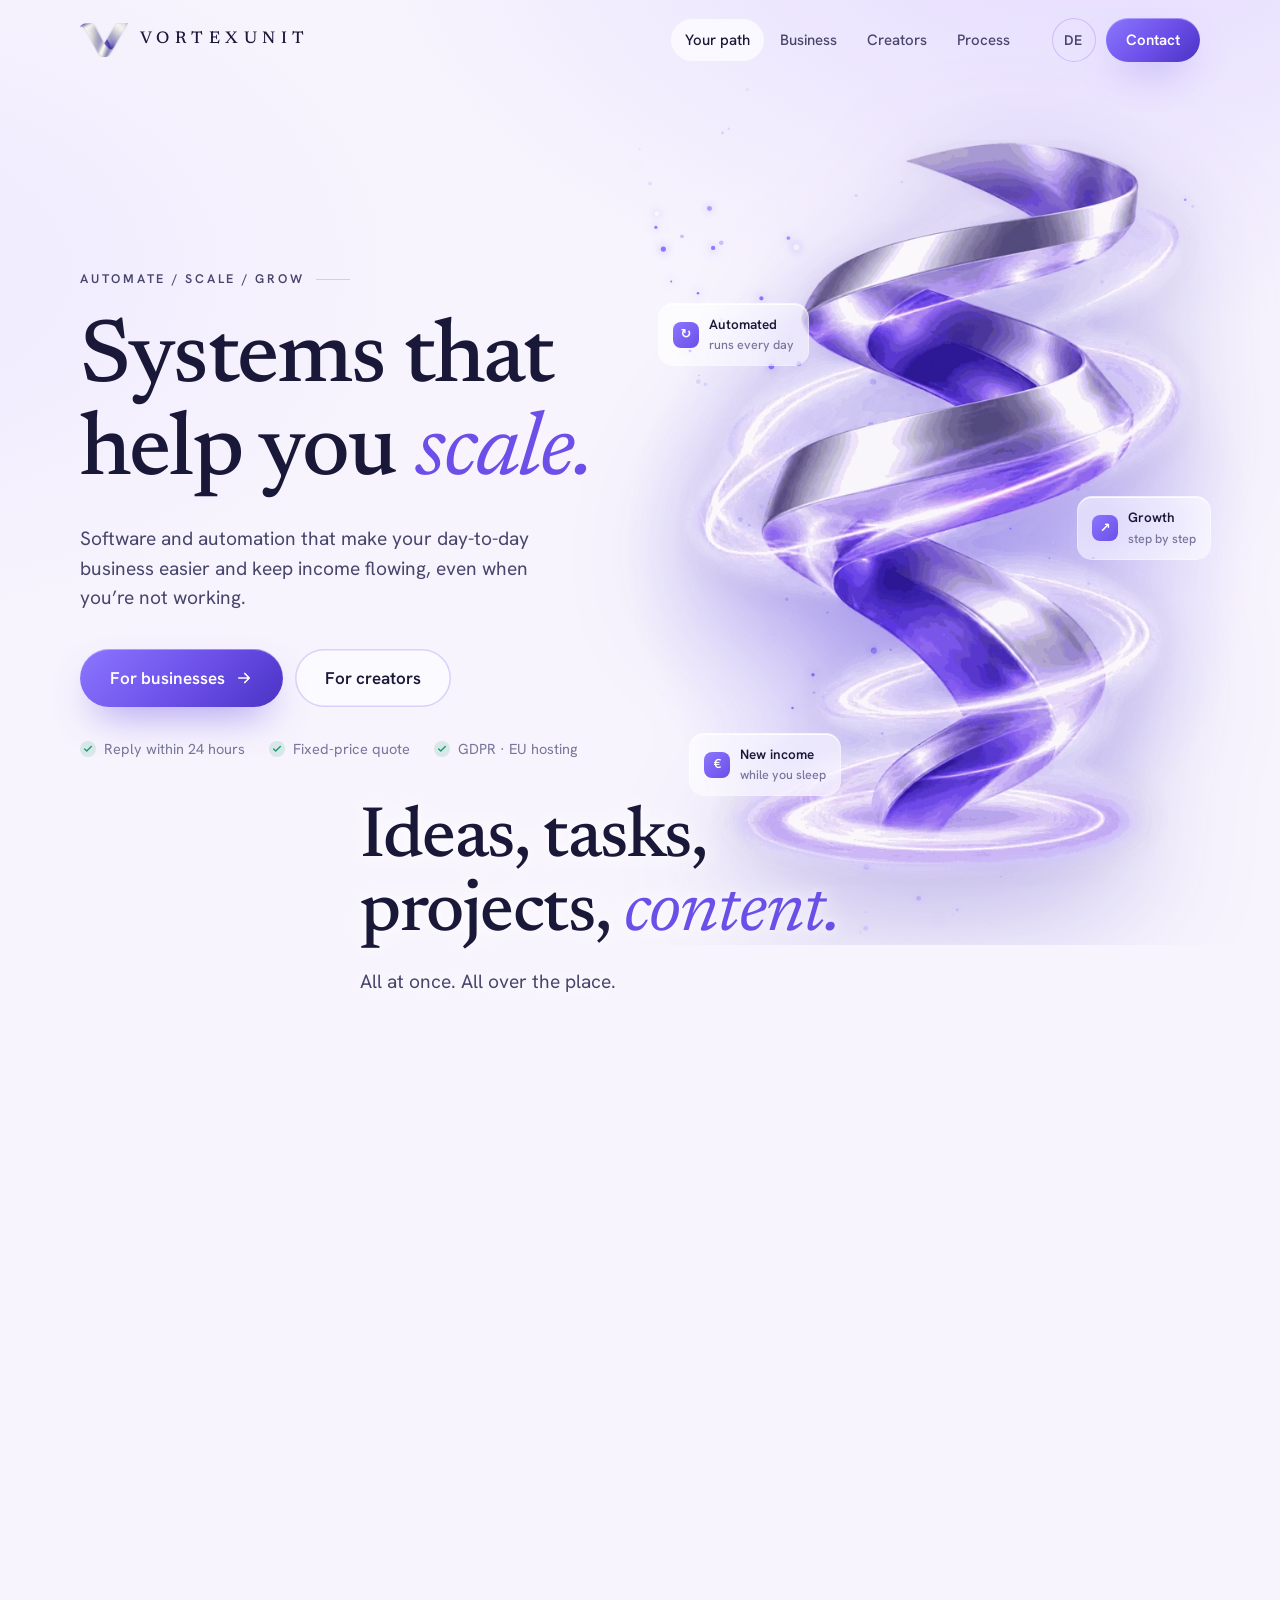
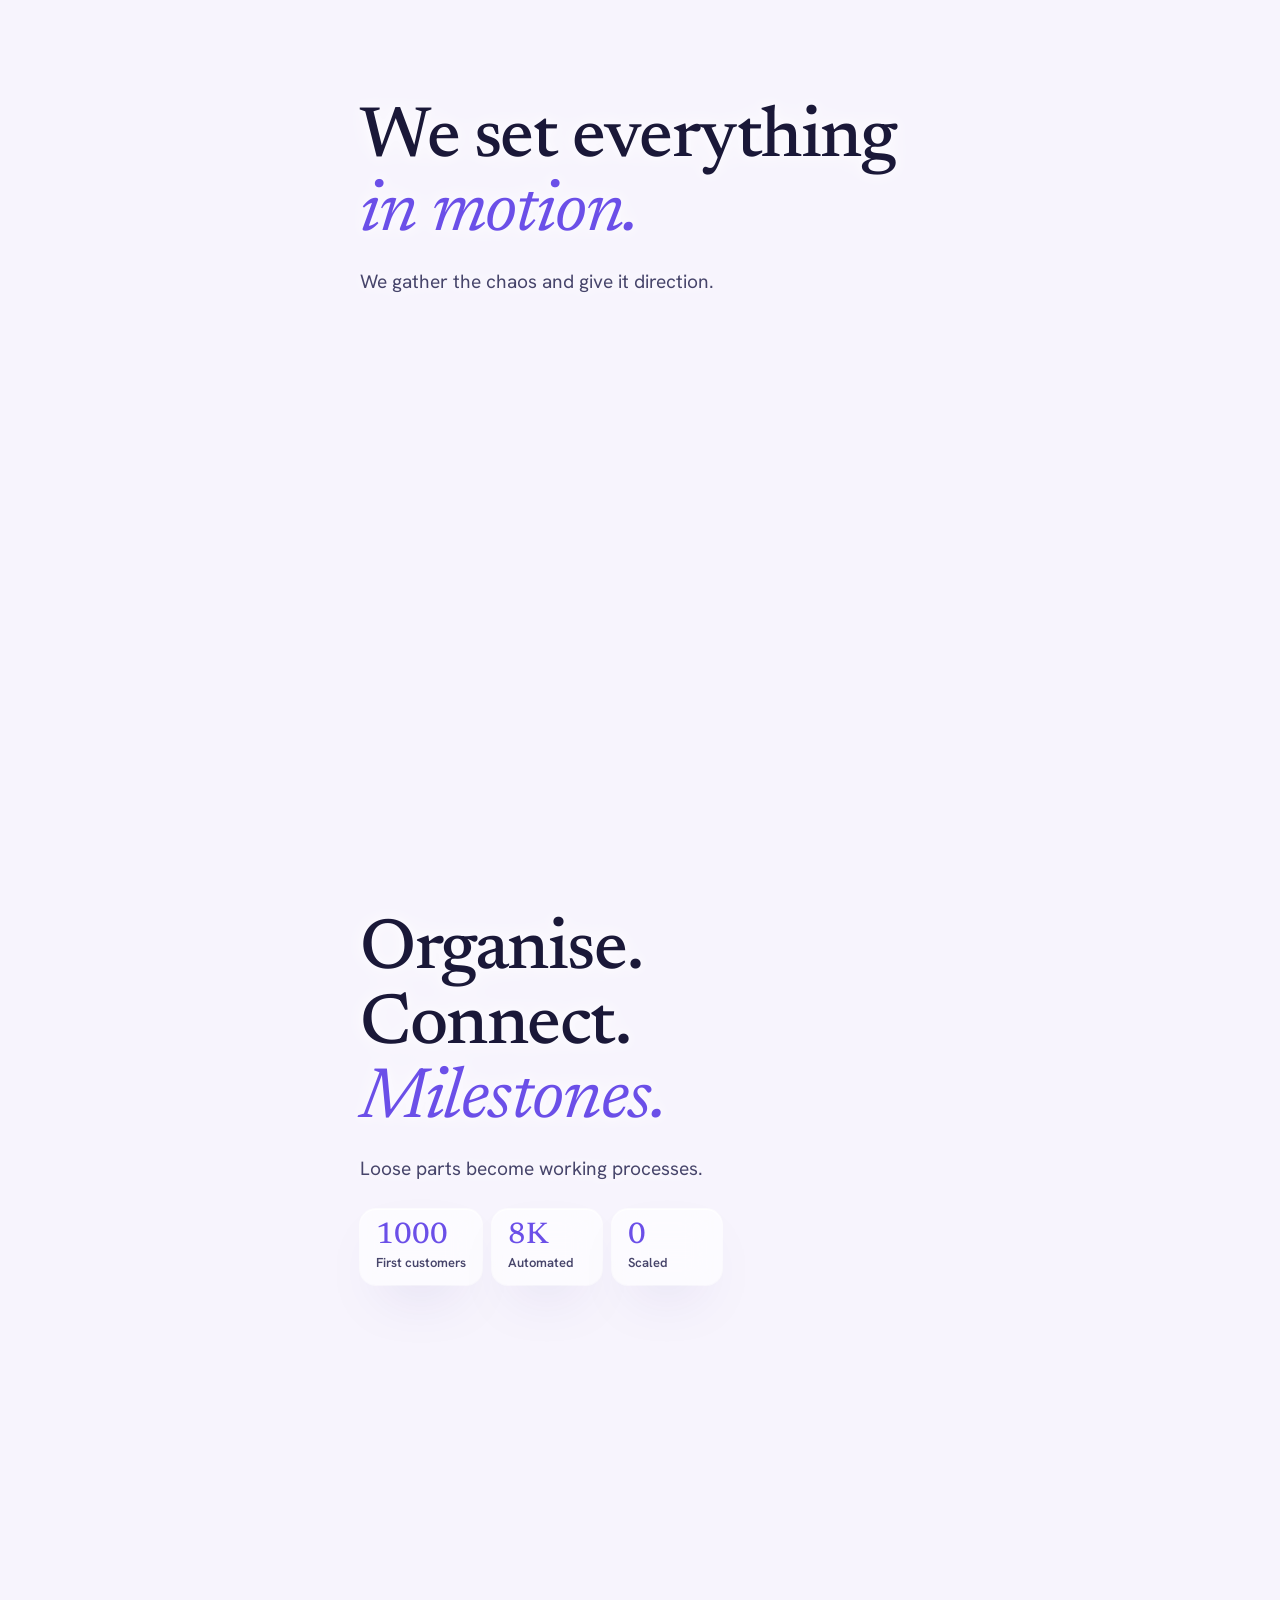
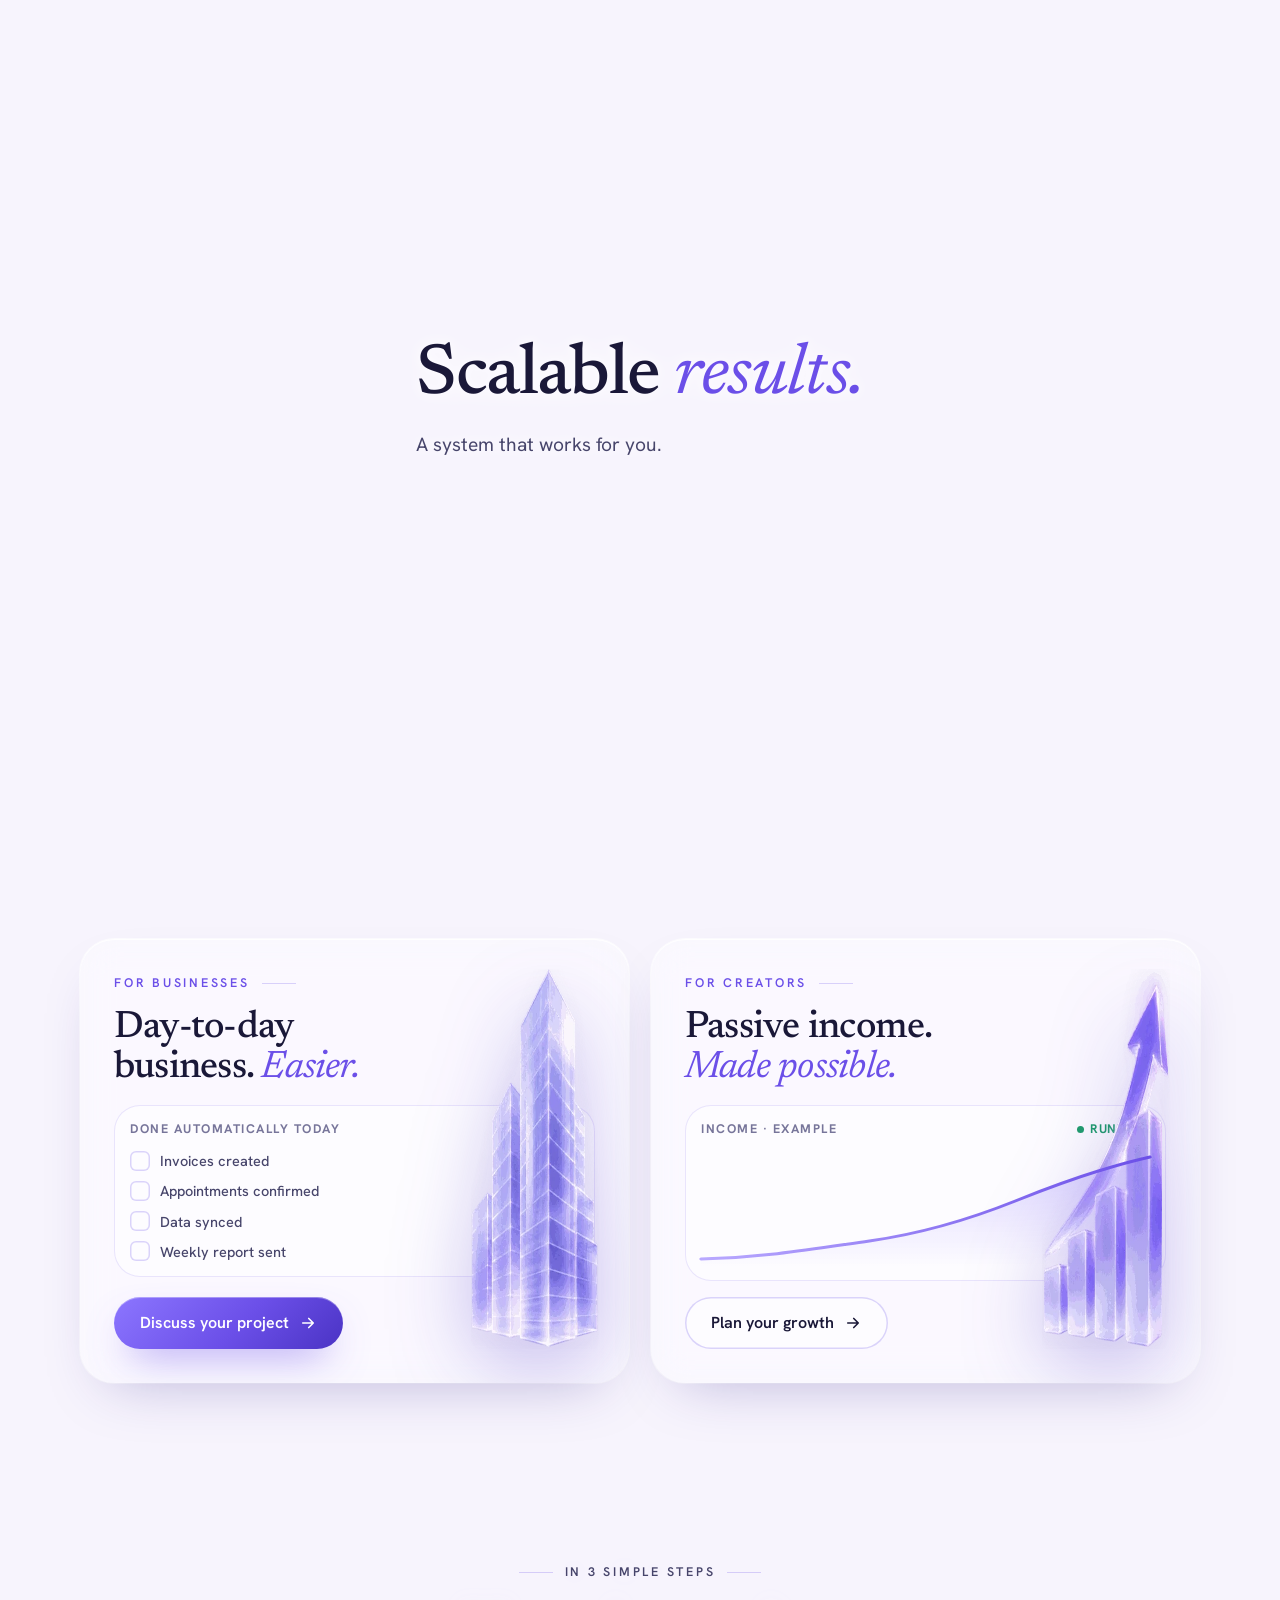
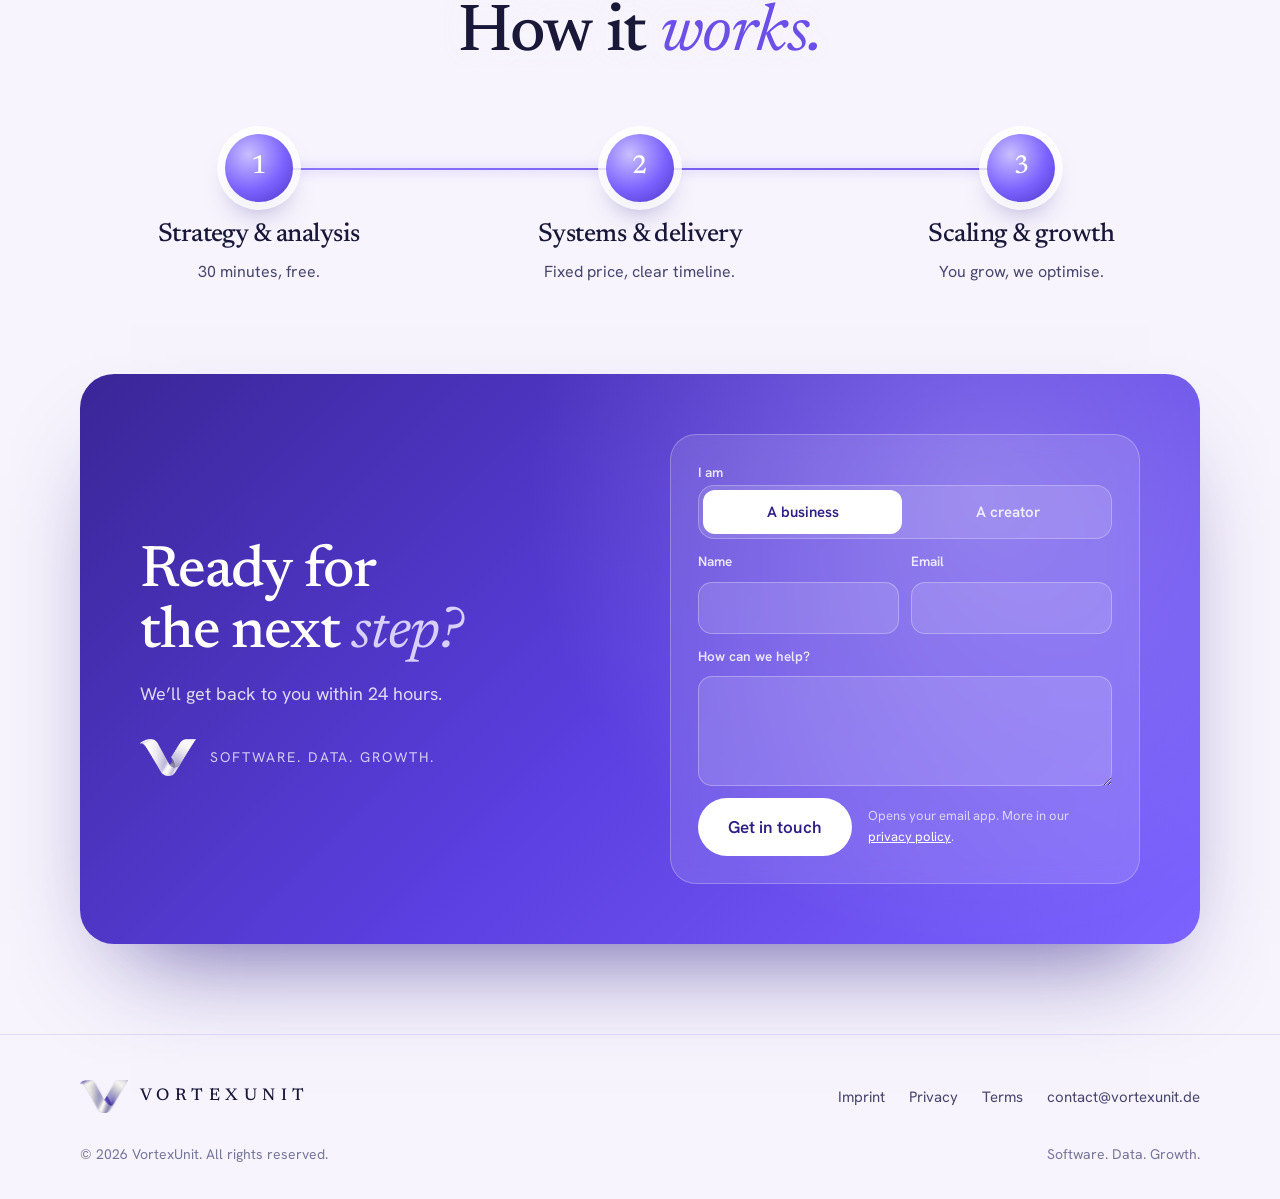
==== commit 8641091d: "Turn off zooming on phones and tablets Pinch-zoom and double-tap zoom are disabled so the layout and" ====
--- a/en/index.html
+++ b/en/index.html
@@ -2,7 +2,7 @@
 <html lang="en">
 <head>
   <meta charset="UTF-8" />
-  <meta name="viewport" content="width=device-width, initial-scale=1.0" />
+  <meta name="viewport" content="width=device-width, initial-scale=1.0, maximum-scale=1.0, user-scalable=no" />
   <title>VortexUnit — Systems that help businesses and creators scale</title>
   <meta name="description" content="VortexUnit builds software and automation that make day-to-day business easier and passive income possible – for businesses and creators. Book a free first call." />
   <meta name="theme-color" content="#F7F4FD" />
--- a/assets/css/style.css
+++ b/assets/css/style.css
@@ -26,7 +26,7 @@
 }
 
 *,*::before,*::after{box-sizing:border-box}
-html{scroll-behavior:smooth;-webkit-text-size-adjust:100%;
+html{scroll-behavior:smooth;touch-action:pan-x pan-y;-webkit-text-size-adjust:100%;
   background:radial-gradient(1200px 700px at 85% -10%,#E4DBFF 0%,transparent 60%),radial-gradient(900px 600px at -10% 30%,#EFE9FF 0%,transparent 60%),var(--bg);background-attachment:fixed}
 @media (prefers-reduced-motion:reduce){html{scroll-behavior:auto}}
 body{margin:0;color:var(--ink);font:400 17px/1.6 var(--sans);-webkit-font-smoothing:antialiased;overflow-x:clip;background:transparent}
@@ -277,3 +277,40 @@
 .lang:hover{background:rgba(255,255,255,.7);color:var(--ink)}
 .legal-lang{margin:0 0 26px;padding:12px 16px;border-radius:var(--r);background:rgba(107,79,232,.06);font-size:14.5px}
 .en-note{margin-top:26px;font-size:15px;color:var(--ink-2)}
+
+/* ---------- Responsive polish ---------- */
+.site-header .brand,.site-footer .brand{min-height:44px}               /* full-size tap target for the logo link */
+.chip small{font-size:12.5px}
+@media (max-width:360px){                            /* small phones: logo text and DE/EN switch must not touch */
+  .brand{gap:8px}
+  .brand img{width:40px}
+  .brand span{font-size:13px;letter-spacing:.18em}
+  .nav-cta{gap:8px}
+}
+@media (min-width:1600px){                           /* large desktops: use the width, centre the hero on screen */
+  :root{--max:1400px}
+  body{font-size:18px}
+  .hero{min-height:88svh;display:flex;align-items:center}
+  .hero > .container{width:100%}
+  .hero h1{font-size:clamp(96px,5.6vw,124px)}
+  .hero .sub{font-size:21px}
+  .spiral{width:min(600px,100%)}
+  .scene-copy{max-width:680px}
+  .scene-copy h2{font-size:clamp(76px,4.6vw,100px)}
+  .scene-copy p{font-size:22px}
+  .head h2,.contact h2{font-size:clamp(68px,4vw,84px)}
+  .aud h3{font-size:clamp(42px,2.4vw,50px)}
+  .nav-links a{font-size:16px}
+}
+@media (min-width:2200px){
+  :root{--max:1640px}
+  body{font-size:19px}
+  .hero h1{font-size:clamp(124px,5.2vw,148px)}
+  .spiral{width:min(700px,100%)}
+  .scene-copy{max-width:780px}
+  .scene-copy h2{font-size:clamp(100px,4.4vw,120px)}
+}
+/* Legal pages: title and text form one centred reading column on every screen size */
+.page-head .container,.page-head + .section .container{max-width:calc(820px + 2 * var(--gutter))}
+.page-head + .section .prose{max-width:none}
+@media (min-width:1600px){.prose{font-size:17.5px}}
